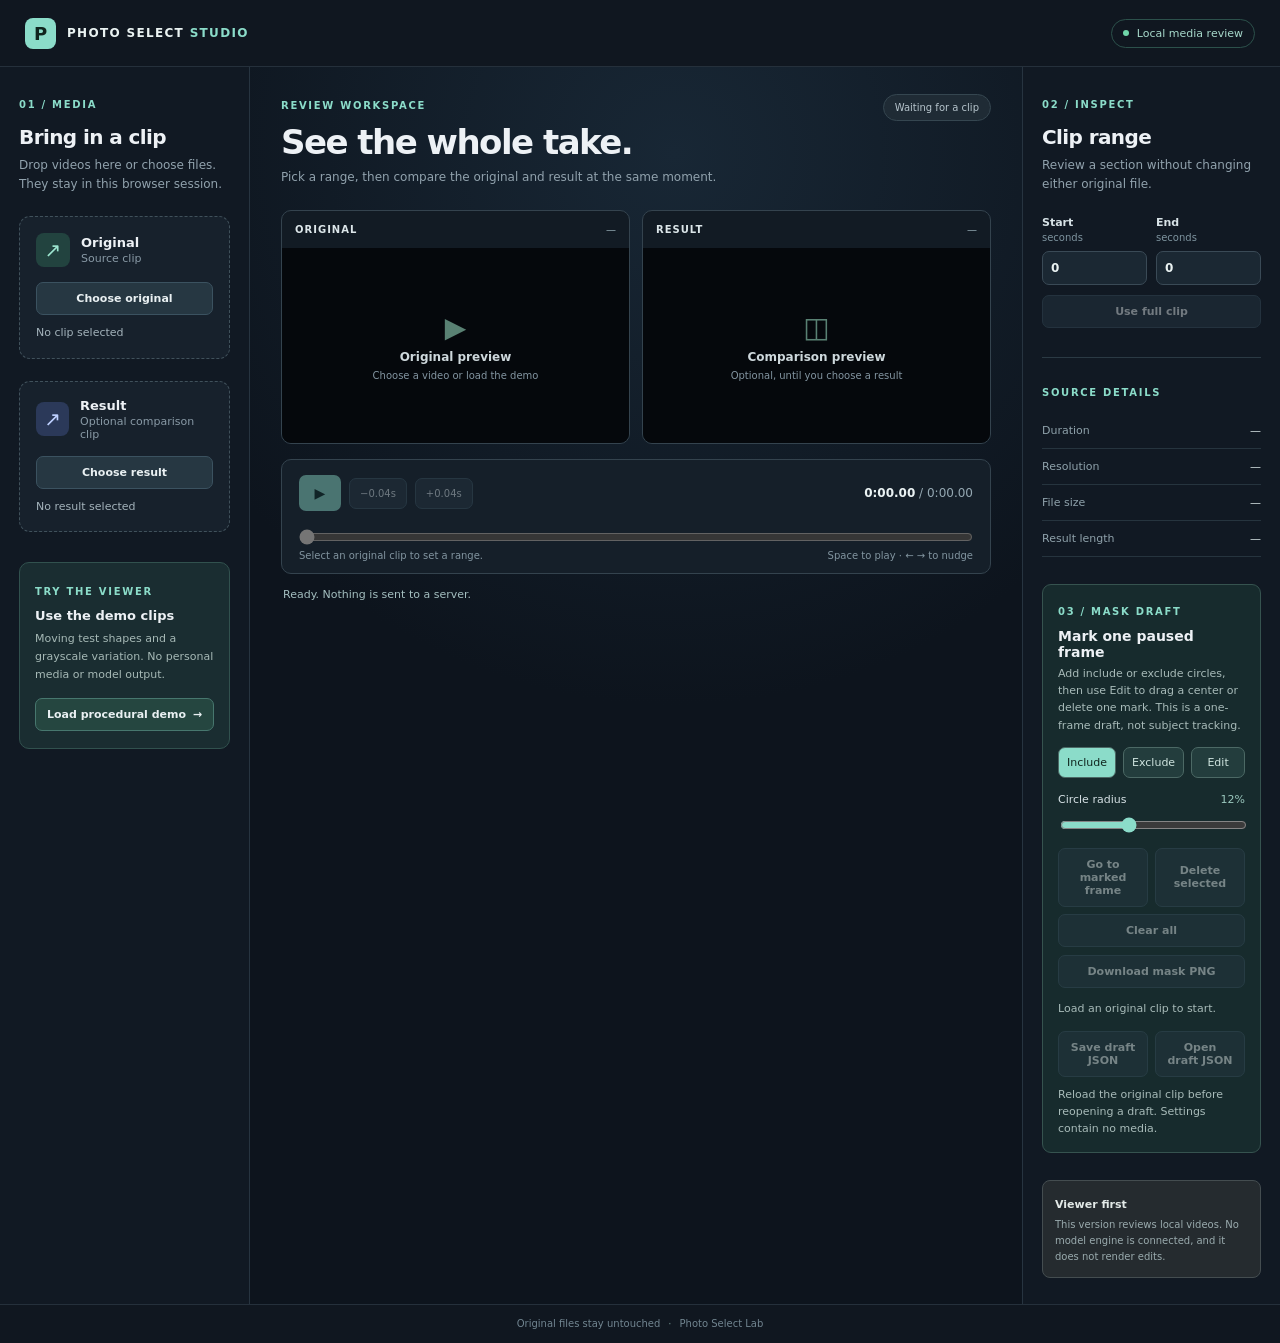
==== studio/index.html @ bdfc8a47 "Edit studio mask circles after placement" ====
<!doctype html>
<html lang="en">
<head>
  <meta charset="utf-8">
  <meta name="viewport" content="width=device-width, initial-scale=1">
  <title>Photo Select Studio</title>
  <link rel="stylesheet" href="style.css">
  <script src="app.js" defer></script>
</head>
<body>
  <div class="app">
    <header class="topbar">
      <div class="brand"><span class="brand-mark">P</span><span>PHOTO SELECT <strong>STUDIO</strong></span></div>
      <span class="local-badge"><span class="dot"></span> Local media review</span>
    </header>

    <div class="layout">
      <aside class="library" aria-label="Media inputs">
        <div class="section-title"><span>01 / MEDIA</span><h2>Bring in a clip</h2><p>Drop videos here or choose files. They stay in this browser session.</p></div>

        <section class="asset" id="source-drop">
          <div class="asset-heading"><span class="asset-icon">↗</span><div><h3>Original</h3><p>Source clip</p></div></div>
          <button class="file-button" id="choose-source" type="button">Choose original</button>
          <div class="file-meta" id="source-file">No clip selected</div>
        </section>

        <section class="asset" id="result-drop">
          <div class="asset-heading"><span class="asset-icon result-icon">↗</span><div><h3>Result</h3><p>Optional comparison clip</p></div></div>
          <button class="file-button" id="choose-result" type="button">Choose result</button>
          <div class="file-meta" id="result-file">No result selected</div>
        </section>

        <div class="demo-card">
          <span class="eyebrow">TRY THE VIEWER</span>
          <h3>Use the demo clips</h3>
          <p>Moving test shapes and a grayscale variation. No personal media or model output.</p>
          <button class="secondary" id="load-demo" type="button">Load procedural demo <span>→</span></button>
        </div>
      </aside>

      <main class="editor">
        <div class="editor-heading"><div><span class="eyebrow">REVIEW WORKSPACE</span><h1>See the whole take.</h1><p>Pick a range, then compare the original and result at the same moment.</p></div><span id="session-state" class="state-pill">Waiting for a clip</span></div>

        <div class="monitor-grid" id="monitor-grid">
          <section class="monitor">
            <div class="monitor-heading"><span>ORIGINAL</span><span id="source-resolution">—</span></div>
            <div class="video-shell"><video id="source-video" preload="metadata" playsinline muted></video><canvas id="mask-canvas" aria-label="Click to mark the paused original frame"></canvas><div id="source-empty" class="empty-state"><span>▶</span><strong>Original preview</strong><small>Choose a video or load the demo</small></div></div>
          </section>
          <section class="monitor">
            <div class="monitor-heading"><span>RESULT</span><span id="result-resolution">—</span></div>
            <div class="video-shell"><video id="result-video" preload="metadata" playsinline muted></video><div id="result-empty" class="empty-state"><span>◫</span><strong>Comparison preview</strong><small>Optional, until you choose a result</small></div></div>
          </section>
        </div>

        <section class="transport" aria-label="Playback controls">
          <div class="transport-row"><button class="play-button" id="play-toggle" type="button" disabled aria-label="Play selected clip">▶</button><button class="step-button" id="step-back" type="button" disabled aria-label="Nudge back about 0.04 seconds">−0.04s</button><button class="step-button" id="step-forward" type="button" disabled aria-label="Nudge forward about 0.04 seconds">+0.04s</button><span class="time-label"><strong id="current-time">0:00.00</strong> / <span id="total-time">0:00.00</span></span></div>
          <input id="scrubber" class="scrubber" type="range" min="0" max="1" step="0.01" value="0" disabled aria-label="Clip position">
          <div class="transport-foot"><span id="range-readout">Select an original clip to set a range.</span><span>Space to play · ← → to nudge</span></div>
        </section>

        <p class="status" id="status" role="status" aria-live="polite">Ready. Nothing is sent to a server.</p>
      </main>

      <aside class="inspector" aria-label="Clip details">
        <div class="section-title"><span>02 / INSPECT</span><h2>Clip range</h2><p>Review a section without changing either original file.</p></div>
        <div class="range-fields"><label for="range-start">Start <span>seconds</span><input id="range-start" type="number" min="0" step="0.01" value="0" disabled></label><label for="range-end">End <span>seconds</span><input id="range-end" type="number" min="0" step="0.01" value="0" disabled></label></div>
        <button class="secondary" id="use-full" type="button" disabled>Use full clip</button>
        <div class="divider"></div>
        <span class="eyebrow">SOURCE DETAILS</span>
        <dl class="details"><div><dt>Duration</dt><dd id="detail-duration">—</dd></div><div><dt>Resolution</dt><dd id="detail-resolution">—</dd></div><div><dt>File size</dt><dd id="detail-size">—</dd></div><div><dt>Result length</dt><dd id="detail-result">—</dd></div></dl>
        <section class="mask-panel" aria-label="Mask draft">
          <span class="eyebrow">03 / MASK DRAFT</span>
          <h3>Mark one paused frame</h3>
          <p>Add include or exclude circles, then use Edit to drag a center or delete one mark. This is a one-frame draft, not subject tracking.</p>
          <div class="mask-modes"><button id="mask-include" type="button" aria-pressed="true">Include</button><button id="mask-exclude" type="button" aria-pressed="false">Exclude</button><button id="mask-edit" type="button" aria-pressed="false">Edit</button></div>
          <label class="mask-radius" for="mask-radius">Circle radius <span id="mask-radius-value">12%</span><input id="mask-radius" type="range" min="2" max="30" step="1" value="12"></label>
          <div class="mask-actions"><button class="secondary" id="mask-frame" type="button" disabled>Go to marked frame</button><button class="secondary" id="mask-delete" type="button" disabled>Delete selected</button><button class="secondary" id="mask-clear" type="button" disabled>Clear all</button></div>
          <button class="secondary mask-download" id="mask-download" type="button" disabled>Download mask PNG</button>
          <p class="mask-readout" id="mask-readout">Load an original clip to start.</p>
          <div class="draft-actions"><button class="secondary" id="save-draft" type="button" disabled>Save draft JSON</button><button class="secondary" id="open-draft" type="button" disabled>Open draft JSON</button></div>
          <p class="draft-note">Reload the original clip before reopening a draft. Settings contain no media.</p>
        </section>
        <div class="engine-note"><strong>Viewer first</strong><p>This version reviews local videos. No model engine is connected, and it does not render edits.</p></div>
      </aside>
    </div>
    <footer>Original files stay untouched <span>·</span> Photo Select Lab</footer>
  </div>
  <input id="source-input" type="file" accept="video/*" hidden>
  <input id="result-input" type="file" accept="video/*" hidden>
  <input id="draft-input" type="file" accept="application/json,.json" hidden>
</body>
</html>
---- studio/style.css ----
:root {
  color-scheme: dark;
  font-family: Inter, ui-sans-serif, system-ui, -apple-system, BlinkMacSystemFont, "Segoe UI", sans-serif;
  background: #0b1017;
  color: #edf1f5;
  font-synthesis: none;
}

* { box-sizing: border-box; }
[hidden] { display: none !important; }
body { margin: 0; min-width: 320px; }
button, input { font: inherit; }
button { cursor: pointer; }
button:disabled { cursor: not-allowed; opacity: .45; }
button:focus-visible, input:focus-visible, a:focus-visible { outline: 2px solid #78d7bf; outline-offset: 3px; }
.app { min-height: 100vh; display: flex; flex-direction: column; }
.topbar { height: 67px; display: flex; align-items: center; justify-content: space-between; gap: 16px; padding: 0 25px; border-bottom: 1px solid #25303b; background: #101720; }
.brand { display: inline-flex; align-items: center; gap: 11px; text-decoration: none; color: #eaf3f2; letter-spacing: .11em; font-size: 12px; font-weight: 700; }
.brand strong { color: #8bdcc9; }
.brand-mark { width: 31px; height: 31px; display: grid; place-items: center; border-radius: 8px; color: #10251e; background: #8bdcc9; font-size: 18px; letter-spacing: 0; }
.local-badge { display: inline-flex; align-items: center; gap: 8px; border: 1px solid #2c514b; color: #a7d9cb; padding: 7px 11px; border-radius: 999px; font-size: 11px; white-space: nowrap; }
.dot { width: 6px; height: 6px; border-radius: 50%; background: #70d6a9; }
.layout { flex: 1; display: grid; grid-template-columns: 250px minmax(0, 1fr) 258px; }
.library, .inspector { padding: 26px 19px; background: #111923; }
.library { border-right: 1px solid #273440; }
.inspector { border-left: 1px solid #273440; }
.section-title > span, .eyebrow { color: #8bdcc9; font-size: 10px; font-weight: 800; letter-spacing: .17em; }
.section-title h2 { margin: 13px 0 7px; font-size: 20px; letter-spacing: -.03em; }
.section-title p, .editor-heading p { margin: 0; color: #91a2ad; font-size: 12px; line-height: 1.6; }
.asset { margin-top: 22px; padding: 16px; border: 1px dashed #40515b; border-radius: 11px; background: #17212c; transition: background .15s, border-color .15s; }
.asset.dragging { border-color: #8bdcc9; background: #203b3a; }
.asset-heading { display: flex; gap: 11px; align-items: center; }
.asset-icon { height: 34px; width: 34px; border-radius: 8px; display: grid; place-items: center; color: #9de6d0; background: #22433f; font-size: 20px; }
.result-icon { color: #bed0ff; background: #2b3959; }
.asset h3, .demo-card h3 { margin: 0 0 2px; font-size: 13px; }
.asset p { margin: 0; color: #899aa6; font-size: 11px; }
.file-button, .secondary { background: #263742; color: #e9f0f2; border: 1px solid #3b5260; border-radius: 7px; padding: 9px 11px; font-size: 11px; font-weight: 700; }
.file-button { width: 100%; margin-top: 15px; }
.file-button:hover, .secondary:hover:not(:disabled), .step-button:hover:not(:disabled) { background: #34505b; }
.file-meta { color: #a4b3bb; font-size: 11px; line-height: 1.5; margin-top: 10px; overflow-wrap: anywhere; }
.demo-card { margin-top: 30px; padding: 17px 15px; background: #1a2d31; border: 1px solid #31514e; border-radius: 10px; }
.demo-card h3 { margin-top: 9px; }
.demo-card p { color: #a6b9b6; font-size: 11px; line-height: 1.6; margin: 7px 0 15px; }
.demo-card .secondary { width: 100%; display: flex; justify-content: space-between; background: #254640; border-color: #47776e; }
.editor { padding: 27px 31px; min-width: 0; background: radial-gradient(circle at 55% 7%, #182735 0%, #0d141d 45%); }
.editor-heading { display: flex; justify-content: space-between; gap: 15px; align-items: flex-start; margin-bottom: 23px; }
.editor-heading h1 { margin: 9px 0 6px; font-size: clamp(23px, 3vw, 34px); letter-spacing: -.045em; }
.state-pill { color: #b6c4cc; background: #1f2b35; border: 1px solid #354650; border-radius: 30px; padding: 7px 11px; font-size: 10px; white-space: nowrap; }
.monitor-grid { display: grid; grid-template-columns: repeat(2, minmax(0, 1fr)); gap: 12px; }
.monitor { min-width: 0; border: 1px solid #34434e; border-radius: 10px; overflow: hidden; background: #121b24; }
.monitor-heading { height: 37px; display: flex; align-items: center; justify-content: space-between; padding: 0 13px; color: #dce6e9; font-size: 10px; font-weight: 800; letter-spacing: .1em; }
.monitor-heading span:last-child { font-weight: 500; color: #91a8b0; letter-spacing: 0; }
.video-shell { position: relative; width: 100%; aspect-ratio: 16 / 9; background: #05080c; }
video { width: 100%; height: 100%; object-fit: contain; display: block; }
.empty-state { position: absolute; inset: 0; display: flex; flex-direction: column; align-items: center; justify-content: center; gap: 6px; color: #8395a1; text-align: center; }
.empty-state span { font-size: 28px; color: #598173; }
.empty-state strong { color: #ced8dc; font-size: 12px; }
.empty-state small { font-size: 10px; }
.transport { margin-top: 15px; padding: 15px 17px 12px; border: 1px solid #34434e; border-radius: 10px; background: #151f29; }
.transport-row { display: flex; align-items: center; gap: 8px; }
.play-button { height: 36px; width: 42px; border: 0; border-radius: 7px; color: #0d2c26; background: #8bdcc9; font-size: 14px; }
.play-button:hover:not(:disabled) { background: #aae9d8; }
.step-button { padding: 9px 10px; border: 1px solid #3b5260; border-radius: 7px; color: #d8e2e7; background: #253541; font-size: 10px; }
.time-label { margin-left: auto; color: #95a8b2; font-variant-numeric: tabular-nums; font-size: 12px; white-space: nowrap; }
.time-label strong { color: #eaf2f3; }
.scrubber { width: 100%; margin: 18px 0 5px; accent-color: #8bdcc9; cursor: pointer; }
.transport-foot { display: flex; justify-content: space-between; gap: 12px; color: #8295a0; font-size: 10px; }
.status { margin: 14px 2px; min-height: 18px; color: #a4bfc0; font-size: 11px; }
.range-fields { display: grid; grid-template-columns: 1fr 1fr; gap: 9px; margin-top: 22px; }
.range-fields label { color: #d7e2e6; font-size: 11px; font-weight: 700; }
.range-fields label span { display: block; margin-top: 3px; color: #7e949f; font-weight: 400; font-size: 10px; }
.range-fields input { width: 100%; margin-top: 8px; padding: 9px 8px; border-radius: 7px; border: 1px solid #3a4a56; color: #eaf2f2; background: #1b2833; font-size: 12px; }
.inspector > .secondary { width: 100%; margin-top: 10px; }
.divider { height: 1px; background: #2b3a44; margin: 29px 0 23px; }
.details { margin: 13px 0 0; }
.details div { display: flex; justify-content: space-between; gap: 10px; border-bottom: 1px solid #26343e; padding: 11px 0; font-size: 11px; }
.details dt { color: #8fa2ab; }
.details dd { margin: 0; text-align: right; color: #dce7e9; font-variant-numeric: tabular-nums; }
.engine-note { margin-top: 27px; border-radius: 8px; border: 1px solid #444d50; padding: 12px; background: #252b2f; }
.engine-note strong { color: #e2e9e7; font-size: 11px; }
.engine-note p { color: #9aabae; font-size: 10px; line-height: 1.6; margin: 5px 0 0; }
footer { display: flex; gap: 8px; align-items: center; justify-content: center; height: 39px; color: #718590; background: #101720; border-top: 1px solid #25303b; font-size: 10px; }
footer span { color: #6b8a86; }

@media (max-width: 1180px) {
  .layout { grid-template-columns: 230px minmax(0, 1fr); }
  .inspector { grid-column: 1 / -1; border-left: 0; border-top: 1px solid #273440; display: grid; grid-template-columns: 1fr 220px 1fr; gap: 14px 25px; align-items: start; }
  .inspector .section-title { grid-row: span 2; }
  .inspector .range-fields { margin-top: 0; }
  .inspector .divider { display: none; }
  .inspector .eyebrow, .inspector .details, .inspector .engine-note { grid-column: 3; }
  .inspector .eyebrow { grid-row: 1; }
  .inspector .details { grid-row: 2 / span 2; margin-top: 0; }
  .inspector .engine-note { grid-row: 4; }
}

@media (max-width: 740px) {
  .topbar { padding: 0 15px; }
  .local-badge { font-size: 0; padding: 9px; }
  .layout { display: flex; flex-direction: column; }
  .editor { order: 1; padding: 22px 15px; }
  .library { order: 2; border: 0; border-top: 1px solid #273440; }
  .inspector { order: 3; display: block; }
  .inspector .range-fields { margin-top: 20px; }
  .inspector .divider { display: block; }
  .inspector .details { margin-top: 13px; }
  .editor-heading { display: block; }
  .state-pill { display: inline-block; margin-top: 15px; }
  .monitor-grid { grid-template-columns: 1fr; }
  .transport-foot { flex-direction: column; gap: 4px; }
}

#mask-canvas { position: absolute; inset: 0; width: 100%; height: 100%; cursor: crosshair; touch-action: none; }
.mask-panel { margin-top: 27px; padding: 15px; border: 1px solid #36534f; border-radius: 9px; background: #172b2d; }
.mask-panel h3 { margin: 9px 0 5px; font-size: 14px; }
.mask-panel p { margin: 0 0 13px; color: #a8bbb9; font-size: 11px; line-height: 1.55; }
.mask-modes, .mask-actions { display: flex; gap: 7px; }
.mask-modes button { flex: 1; padding: 8px; border: 1px solid #4c6965; border-radius: 7px; color: #cfe4df; background: #233d3d; font-size: 11px; }
.mask-modes button[aria-pressed="true"] { color: #10251e; background: #8bdcc9; }
.mask-radius { display: block; margin: 15px 0; color: #d7e2e6; font-size: 11px; }
.mask-radius span { float: right; color: #9bc8be; }
.mask-radius input { display: block; width: 100%; margin-top: 11px; accent-color: #8bdcc9; }
.mask-actions { flex-wrap: wrap; }
.mask-actions .secondary { flex: 1; min-width: 90px; }
.mask-panel .mask-download { width: 100%; margin-top: 8px; }
.mask-panel .mask-readout { margin: 12px 0 0; }
@media (max-width: 1180px) {
  .mask-panel { grid-column: 1 / -1; grid-row: 5; margin-top: 0; }
}
@media (max-width: 740px) {
  .mask-panel { margin-top: 24px; }
}

.draft-actions { display: flex; gap: 7px; margin-top: 14px; }
.draft-actions .secondary { flex: 1; }
.mask-panel .draft-note { margin: 9px 0 0; }
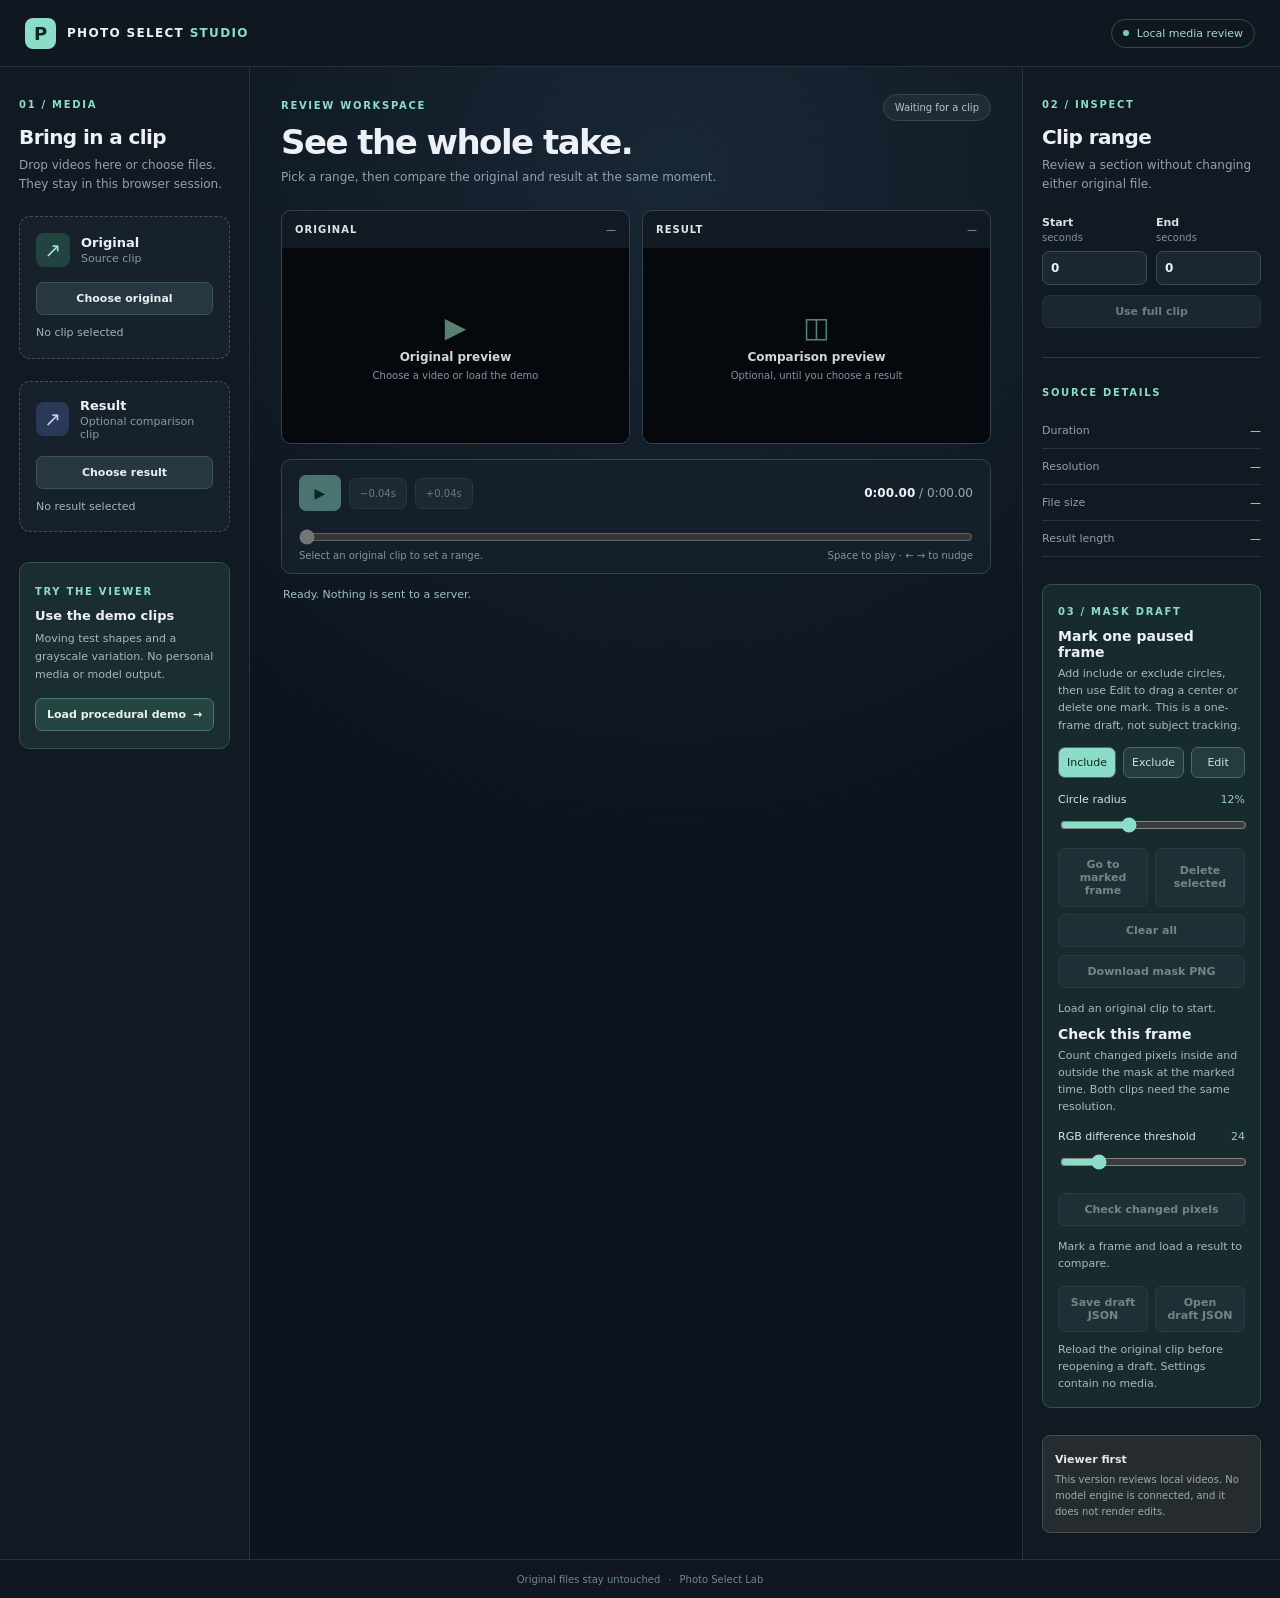
==== commit aeb0fc95: "Add masked frame difference check to studio" ====
--- a/studio/index.html
+++ b/studio/index.html
@@ -52,6 +52,14 @@
           </section>
         </div>
 
+        <section class="compare-panel" id="compare-panel" aria-label="Wipe comparison" hidden>
+          <div class="compare-heading"><div><span class="eyebrow">WIPE COMPARE</span><h2>Look at the same frame.</h2></div><span id="compare-times">—</span></div>
+          <canvas id="compare-canvas" aria-label="Original and result frames in a wipe comparison"></canvas>
+          <label for="compare-wipe">Show result <span id="compare-percent">50%</span></label>
+          <input id="compare-wipe" type="range" min="0" max="100" value="50" aria-label="Amount of result shown">
+          <p id="compare-note">The result appears to the left of the line.</p>
+        </section>
+
         <section class="transport" aria-label="Playback controls">
           <div class="transport-row"><button class="play-button" id="play-toggle" type="button" disabled aria-label="Play selected clip">▶</button><button class="step-button" id="step-back" type="button" disabled aria-label="Nudge back about 0.04 seconds">−0.04s</button><button class="step-button" id="step-forward" type="button" disabled aria-label="Nudge forward about 0.04 seconds">+0.04s</button><span class="time-label"><strong id="current-time">0:00.00</strong> / <span id="total-time">0:00.00</span></span></div>
           <input id="scrubber" class="scrubber" type="range" min="0" max="1" step="0.01" value="0" disabled aria-label="Clip position">
@@ -77,6 +85,11 @@
           <div class="mask-actions"><button class="secondary" id="mask-frame" type="button" disabled>Go to marked frame</button><button class="secondary" id="mask-delete" type="button" disabled>Delete selected</button><button class="secondary" id="mask-clear" type="button" disabled>Clear all</button></div>
           <button class="secondary mask-download" id="mask-download" type="button" disabled>Download mask PNG</button>
           <p class="mask-readout" id="mask-readout">Load an original clip to start.</p>
+          <h3>Check this frame</h3>
+          <p>Count changed pixels inside and outside the mask at the marked time. Both clips need the same resolution.</p>
+          <label class="mask-radius" for="difference-threshold">RGB difference threshold <span id="difference-threshold-value">24</span><input id="difference-threshold" type="range" min="1" max="128" step="1" value="24"></label>
+          <button class="secondary mask-download" id="mask-difference" type="button" disabled>Check changed pixels</button>
+          <p class="mask-readout" id="difference-readout" role="status">Mark a frame and load a result to compare.</p>
           <div class="draft-actions"><button class="secondary" id="save-draft" type="button" disabled>Save draft JSON</button><button class="secondary" id="open-draft" type="button" disabled>Open draft JSON</button></div>
           <p class="draft-note">Reload the original clip before reopening a draft. Settings contain no media.</p>
         </section>
--- a/studio/style.css
+++ b/studio/style.css
@@ -56,6 +56,14 @@
 .empty-state span { font-size: 28px; color: #598173; }
 .empty-state strong { color: #ced8dc; font-size: 12px; }
 .empty-state small { font-size: 10px; }
+.compare-panel { margin-top: 15px; padding: 15px; border: 1px solid #36534f; border-radius: 10px; background: #142626; }
+.compare-heading { display: flex; justify-content: space-between; align-items: end; gap: 12px; margin-bottom: 10px; }
+.compare-heading h2 { margin: 5px 0 0; font-size: 16px; }
+.compare-heading > span { color: #a2b7b8; font-size: 10px; font-variant-numeric: tabular-nums; }
+#compare-canvas { display: block; width: 100%; height: auto; background: #05080c; border-radius: 6px; }
+.compare-panel label { display: flex; justify-content: space-between; margin-top: 12px; font-size: 11px; color: #d6e9e4; }
+#compare-wipe { width: 100%; margin: 10px 0 4px; accent-color: #8bdcc9; }
+.compare-panel p { margin: 3px 0 0; color: #9eb8b2; font-size: 10px; line-height: 1.5; }
 .transport { margin-top: 15px; padding: 15px 17px 12px; border: 1px solid #34434e; border-radius: 10px; background: #151f29; }
 .transport-row { display: flex; align-items: center; gap: 8px; }
 .play-button { height: 36px; width: 42px; border: 0; border-radius: 7px; color: #0d2c26; background: #8bdcc9; font-size: 14px; }
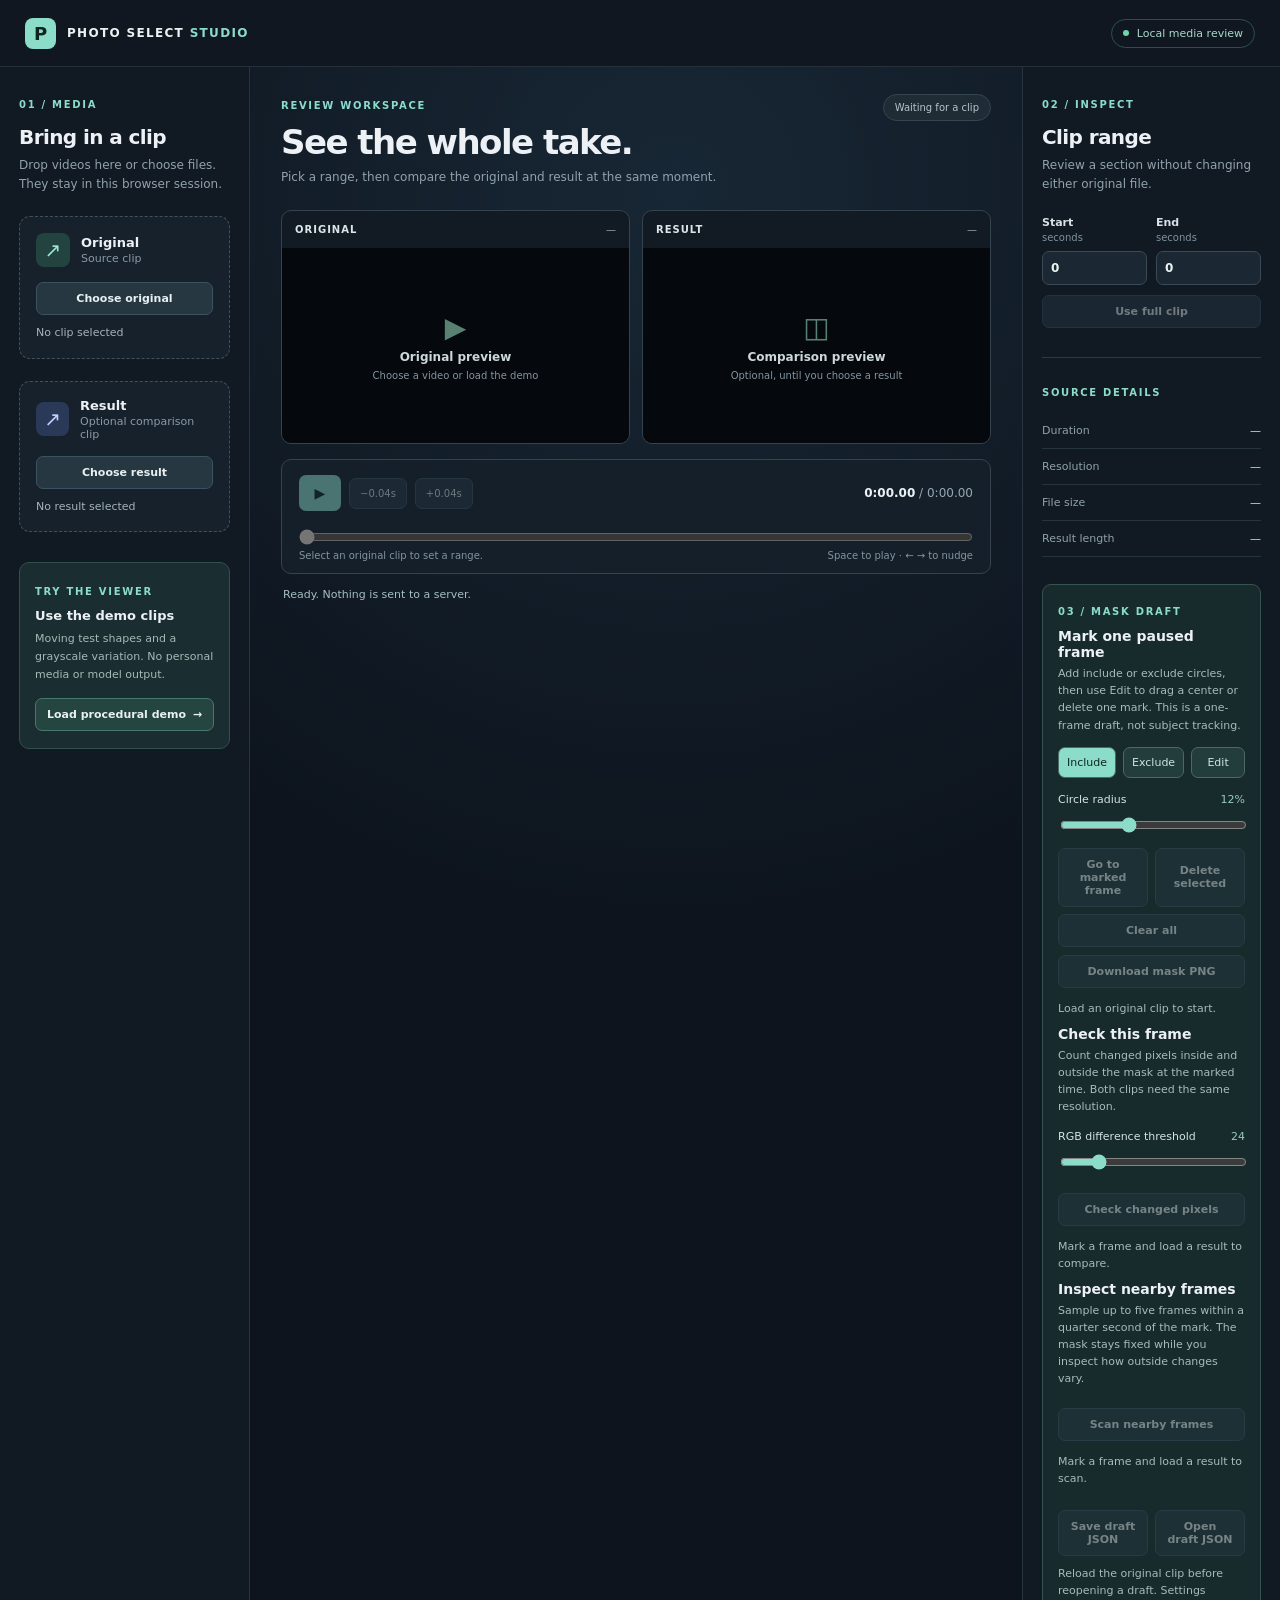
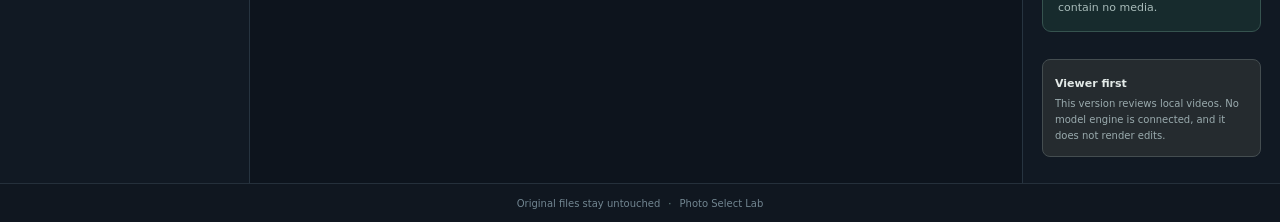
==== commit 53f016eb: "Add nearby-frame scan to studio review" ====
--- a/studio/index.html
+++ b/studio/index.html
@@ -90,6 +90,11 @@
           <label class="mask-radius" for="difference-threshold">RGB difference threshold <span id="difference-threshold-value">24</span><input id="difference-threshold" type="range" min="1" max="128" step="1" value="24"></label>
           <button class="secondary mask-download" id="mask-difference" type="button" disabled>Check changed pixels</button>
           <p class="mask-readout" id="difference-readout" role="status">Mark a frame and load a result to compare.</p>
+          <h3>Inspect nearby frames</h3>
+          <p>Sample up to five frames within a quarter second of the mark. The mask stays fixed while you inspect how outside changes vary.</p>
+          <button class="secondary mask-download" id="flicker-scan" type="button" disabled>Scan nearby frames</button>
+          <p class="mask-readout" id="flicker-readout" role="status">Mark a frame and load a result to scan.</p>
+          <div class="flicker-samples" id="flicker-samples" aria-label="Sampled frames"></div>
           <div class="draft-actions"><button class="secondary" id="save-draft" type="button" disabled>Save draft JSON</button><button class="secondary" id="open-draft" type="button" disabled>Open draft JSON</button></div>
           <p class="draft-note">Reload the original clip before reopening a draft. Settings contain no media.</p>
         </section>
--- a/studio/style.css
+++ b/studio/style.css
@@ -132,6 +132,9 @@
 .mask-actions .secondary { flex: 1; min-width: 90px; }
 .mask-panel .mask-download { width: 100%; margin-top: 8px; }
 .mask-panel .mask-readout { margin: 12px 0 0; }
+.flicker-samples { display: flex; flex-wrap: wrap; gap: 6px; margin-top: 9px; }
+.flicker-samples button { padding: 6px 8px; border: 1px solid #4c6965; border-radius: 6px; color: #cfe4df; background: #233d3d; font-size: 11px; }
+.flicker-samples button:hover, .flicker-samples button:focus-visible { border-color: #8bdcc9; }
 @media (max-width: 1180px) {
   .mask-panel { grid-column: 1 / -1; grid-row: 5; margin-top: 0; }
 }
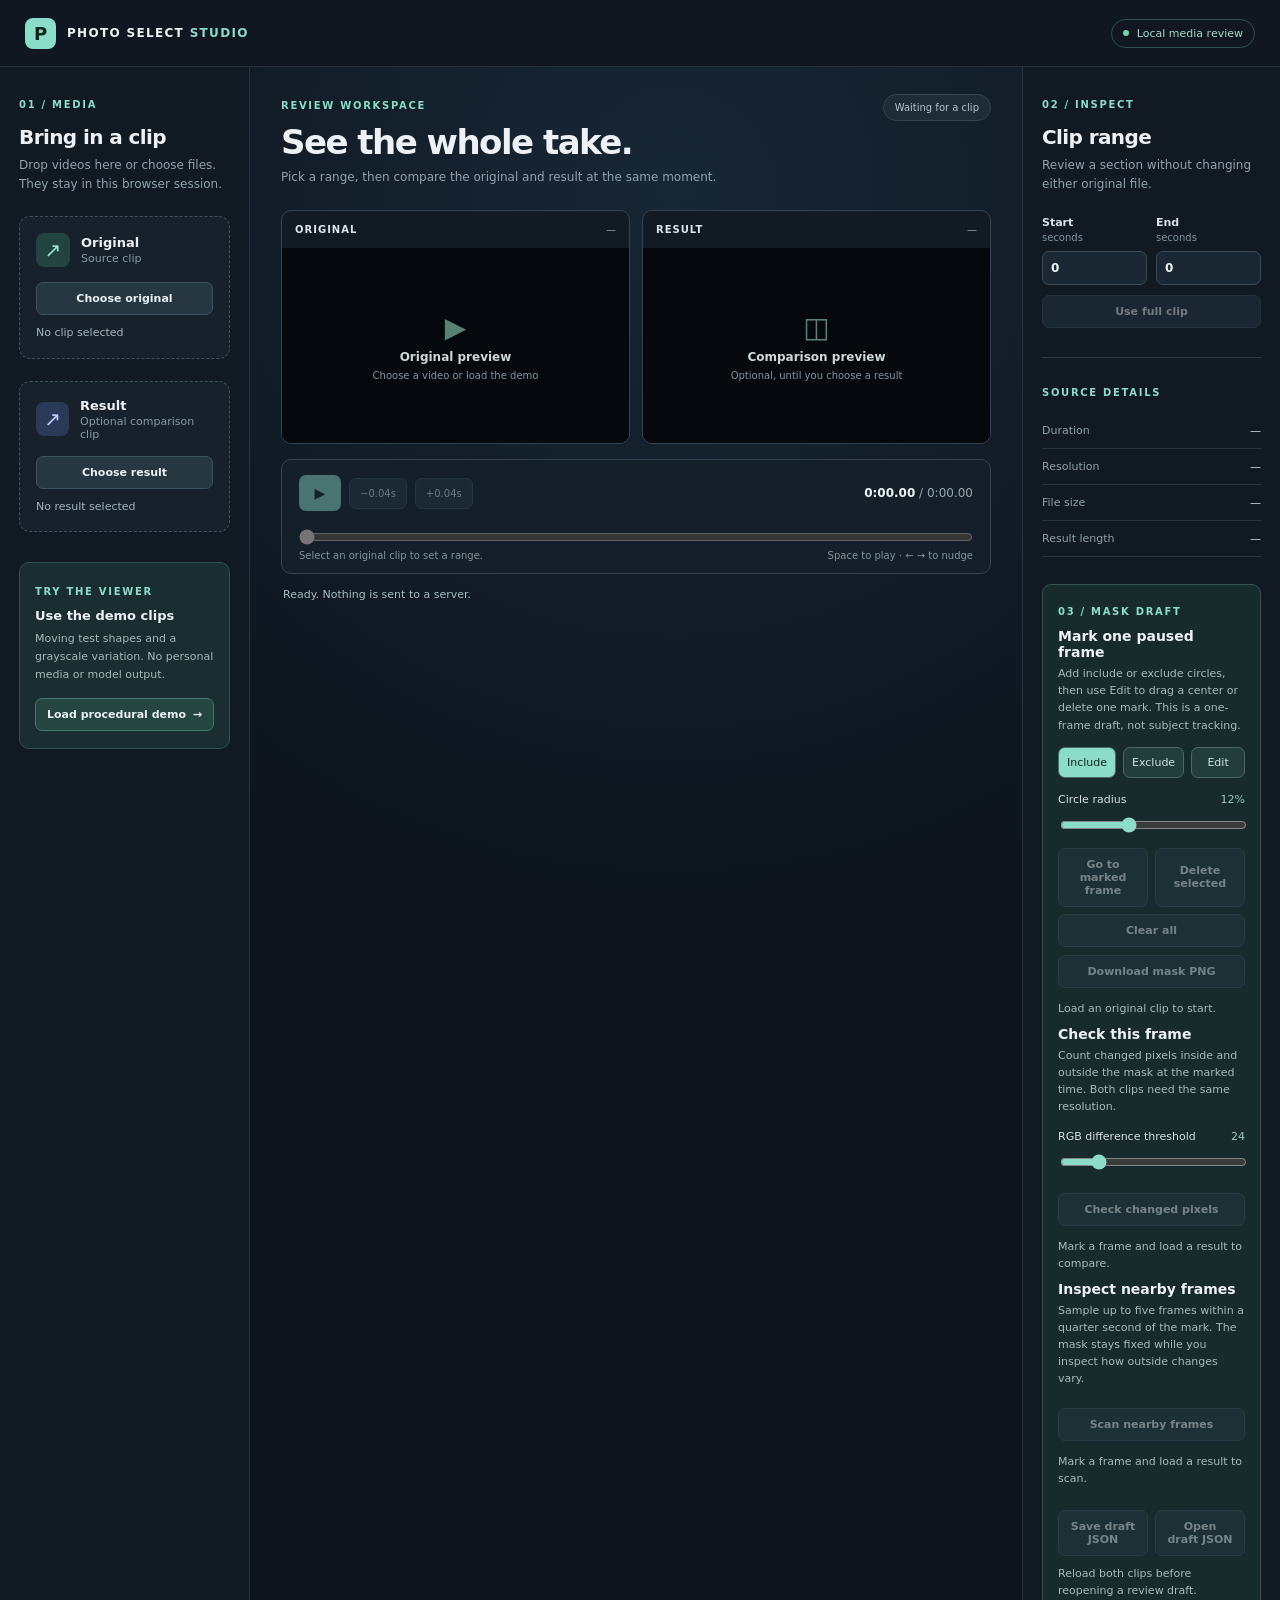
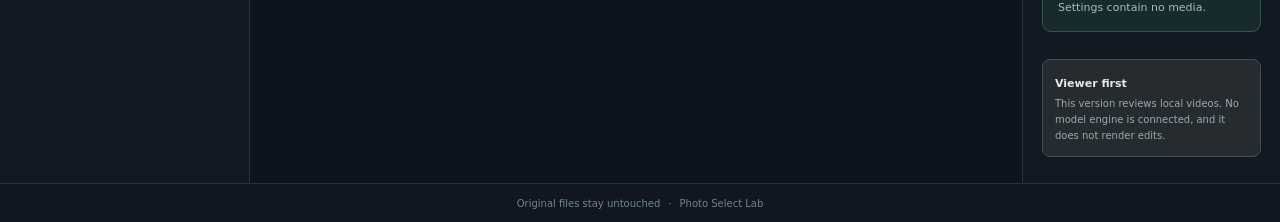
==== commit df398ee1: "Save complete studio review settings" ====
--- a/studio/index.html
+++ b/studio/index.html
@@ -96,7 +96,7 @@
           <p class="mask-readout" id="flicker-readout" role="status">Mark a frame and load a result to scan.</p>
           <div class="flicker-samples" id="flicker-samples" aria-label="Sampled frames"></div>
           <div class="draft-actions"><button class="secondary" id="save-draft" type="button" disabled>Save draft JSON</button><button class="secondary" id="open-draft" type="button" disabled>Open draft JSON</button></div>
-          <p class="draft-note">Reload the original clip before reopening a draft. Settings contain no media.</p>
+          <p class="draft-note">Reload both clips before reopening a review draft. Settings contain no media.</p>
         </section>
         <div class="engine-note"><strong>Viewer first</strong><p>This version reviews local videos. No model engine is connected, and it does not render edits.</p></div>
       </aside>
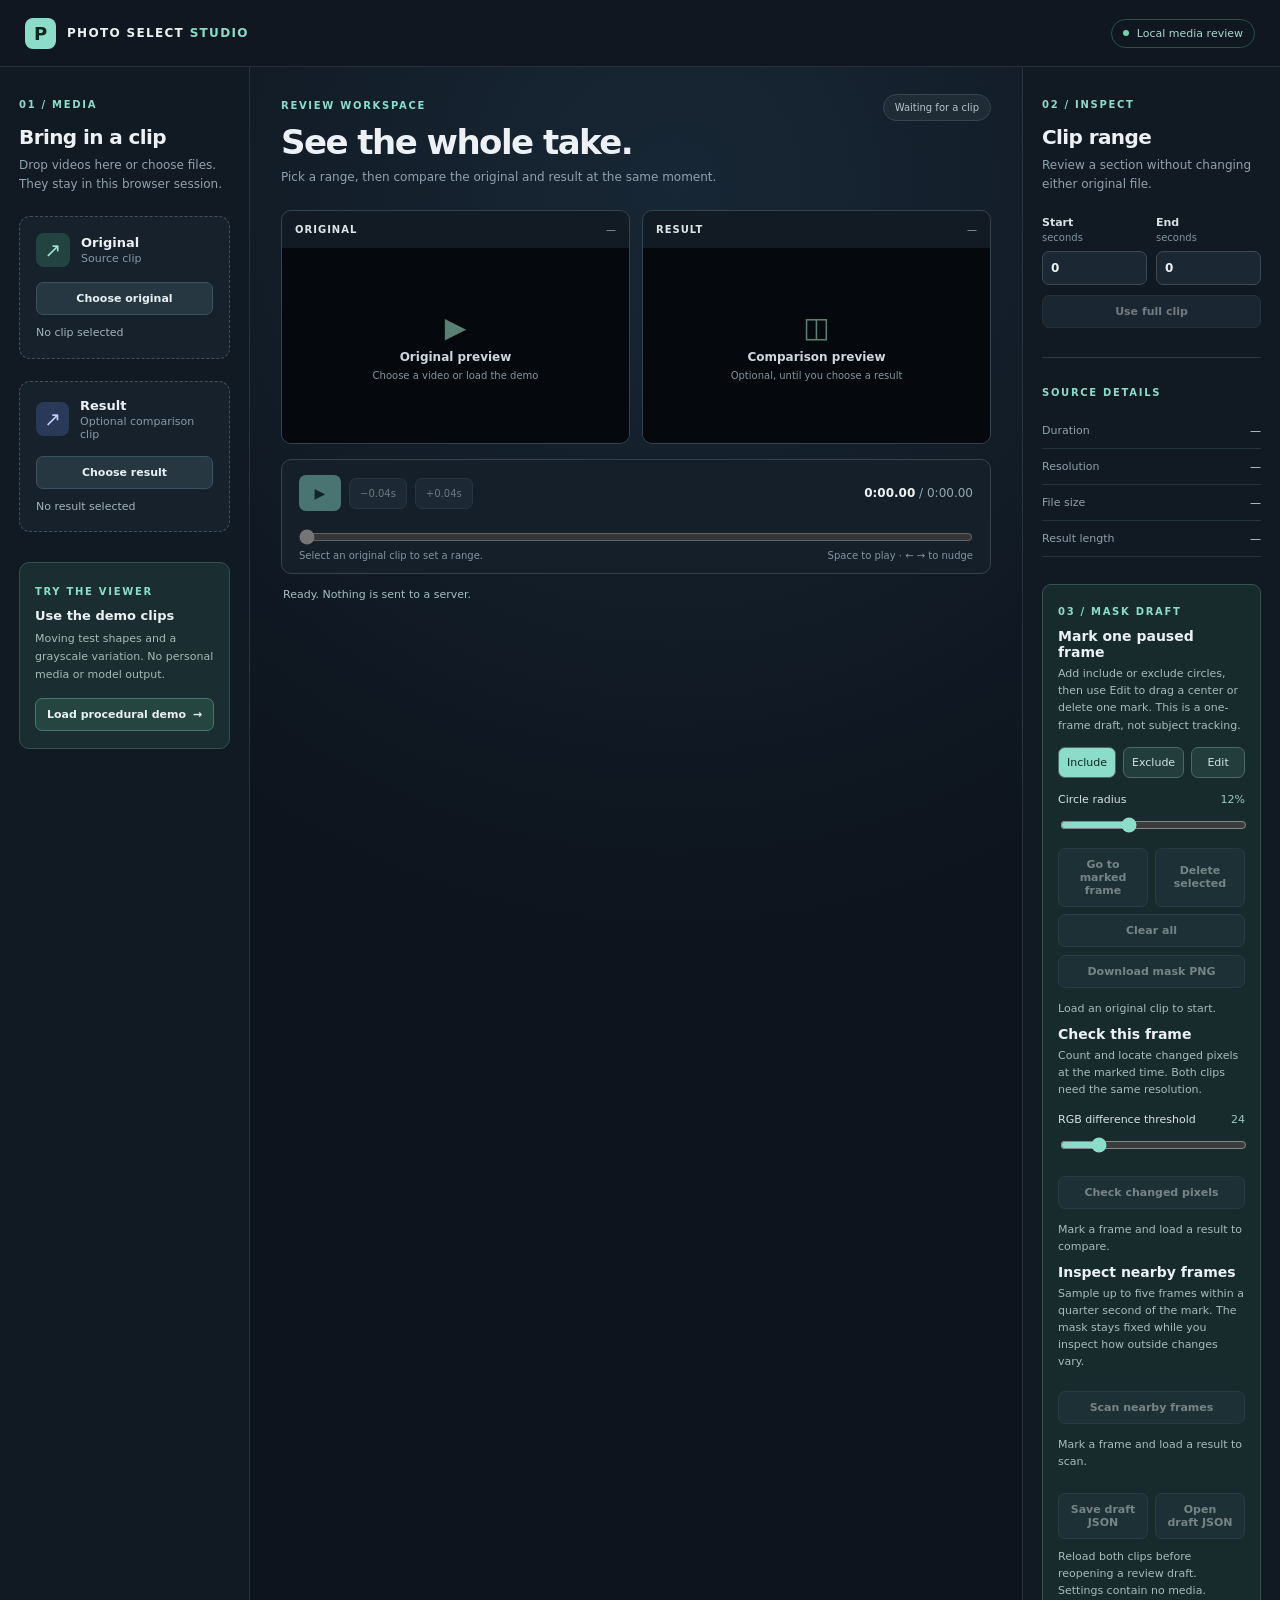
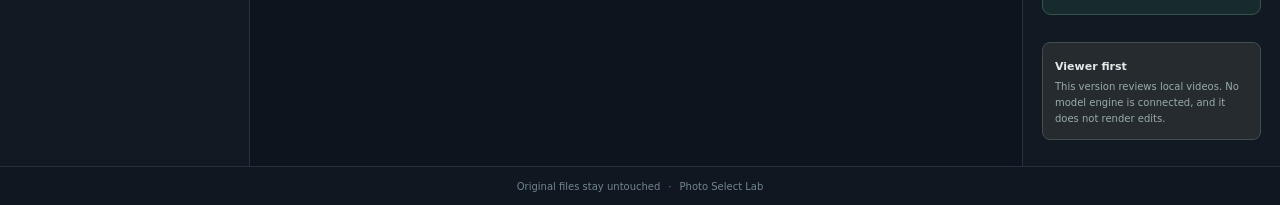
==== commit ec2a8b0f: "Show changed-pixel map for studio mask checks" ====
--- a/studio/index.html
+++ b/studio/index.html
@@ -60,6 +60,15 @@
           <p id="compare-note">The result appears to the left of the line.</p>
         </section>
 
+        <section class="sheet-panel" id="sheet-panel" aria-label="Range contact sheet" hidden>
+          <div class="compare-heading"><div><span class="eyebrow">RANGE REVIEW</span><h2>See six moments together.</h2></div></div>
+          <p>Build a local contact sheet from the selected range. If a result is loaded, it appears beside the original.</p>
+          <div class="sheet-actions"><button class="secondary" id="build-sheet" type="button">Build contact sheet</button><button class="secondary" id="download-sheet" type="button" disabled>Download PNG</button></div>
+          <canvas id="sheet-canvas" aria-label="Six sampled moments from the selected range" hidden></canvas>
+          <div class="sheet-jumps" id="sheet-jumps" role="group" aria-label="Jump to sampled moments"></div>
+          <p id="sheet-readout" role="status">No sheet built yet.</p>
+        </section>
+
         <section class="transport" aria-label="Playback controls">
           <div class="transport-row"><button class="play-button" id="play-toggle" type="button" disabled aria-label="Play selected clip">▶</button><button class="step-button" id="step-back" type="button" disabled aria-label="Nudge back about 0.04 seconds">−0.04s</button><button class="step-button" id="step-forward" type="button" disabled aria-label="Nudge forward about 0.04 seconds">+0.04s</button><span class="time-label"><strong id="current-time">0:00.00</strong> / <span id="total-time">0:00.00</span></span></div>
           <input id="scrubber" class="scrubber" type="range" min="0" max="1" step="0.01" value="0" disabled aria-label="Clip position">
@@ -86,10 +95,12 @@
           <button class="secondary mask-download" id="mask-download" type="button" disabled>Download mask PNG</button>
           <p class="mask-readout" id="mask-readout">Load an original clip to start.</p>
           <h3>Check this frame</h3>
-          <p>Count changed pixels inside and outside the mask at the marked time. Both clips need the same resolution.</p>
+          <p>Count and locate changed pixels at the marked time. Both clips need the same resolution.</p>
           <label class="mask-radius" for="difference-threshold">RGB difference threshold <span id="difference-threshold-value">24</span><input id="difference-threshold" type="range" min="1" max="128" step="1" value="24"></label>
           <button class="secondary mask-download" id="mask-difference" type="button" disabled>Check changed pixels</button>
           <p class="mask-readout" id="difference-readout" role="status">Mark a frame and load a result to compare.</p>
+          <canvas id="difference-map" role="img" aria-label="Dimmed original frame with changed pixels in green inside the mask and coral outside" hidden></canvas>
+          <p id="difference-legend">Green: changed inside mask · Coral: changed outside mask</p>
           <h3>Inspect nearby frames</h3>
           <p>Sample up to five frames within a quarter second of the mark. The mask stays fixed while you inspect how outside changes vary.</p>
           <button class="secondary mask-download" id="flicker-scan" type="button" disabled>Scan nearby frames</button>
--- a/studio/style.css
+++ b/studio/style.css
@@ -64,6 +64,16 @@
 .compare-panel label { display: flex; justify-content: space-between; margin-top: 12px; font-size: 11px; color: #d6e9e4; }
 #compare-wipe { width: 100%; margin: 10px 0 4px; accent-color: #8bdcc9; }
 .compare-panel p { margin: 3px 0 0; color: #9eb8b2; font-size: 10px; line-height: 1.5; }
+.sheet-panel { margin-top: 15px; padding: 15px; border: 1px solid #36534f; border-radius: 10px; background: #142626; }
+.sheet-panel p { color: #9eb8b2; font-size: 11px; line-height: 1.5; }
+.sheet-actions { display: flex; gap: 8px; margin: 12px 0; }
+.sheet-actions button { flex: 1; }
+#sheet-canvas { display: block; width: 100%; max-width: 640px; height: auto; border-radius: 6px; cursor: pointer; }
+#sheet-canvas[hidden] { display: none; }
+.sheet-jumps { display: flex; flex-wrap: wrap; gap: 6px; margin-top: 9px; }
+.sheet-jumps button { padding: 6px 9px; border: 1px solid #36534f; border-radius: 6px; background: #203638; color: #dce9e5; cursor: pointer; }
+.sheet-jumps button:hover, .sheet-jumps button:focus-visible { border-color: #8bdcc9; }
+.sheet-jumps button[aria-pressed="true"] { border-color: #8bdcc9; background: #315652; }
 .transport { margin-top: 15px; padding: 15px 17px 12px; border: 1px solid #34434e; border-radius: 10px; background: #151f29; }
 .transport-row { display: flex; align-items: center; gap: 8px; }
 .play-button { height: 36px; width: 42px; border: 0; border-radius: 7px; color: #0d2c26; background: #8bdcc9; font-size: 14px; }
@@ -132,6 +142,8 @@
 .mask-actions .secondary { flex: 1; min-width: 90px; }
 .mask-panel .mask-download { width: 100%; margin-top: 8px; }
 .mask-panel .mask-readout { margin: 12px 0 0; }
+#difference-map { display: block; width: 100%; max-width: 640px; height: auto; margin-top: 9px; border-radius: 6px; }
+#difference-map[hidden], #difference-map[hidden] + #difference-legend { display: none; }
 .flicker-samples { display: flex; flex-wrap: wrap; gap: 6px; margin-top: 9px; }
 .flicker-samples button { padding: 6px 8px; border: 1px solid #4c6965; border-radius: 6px; color: #cfe4df; background: #233d3d; font-size: 11px; }
 .flicker-samples button:hover, .flicker-samples button:focus-visible { border-color: #8bdcc9; }
